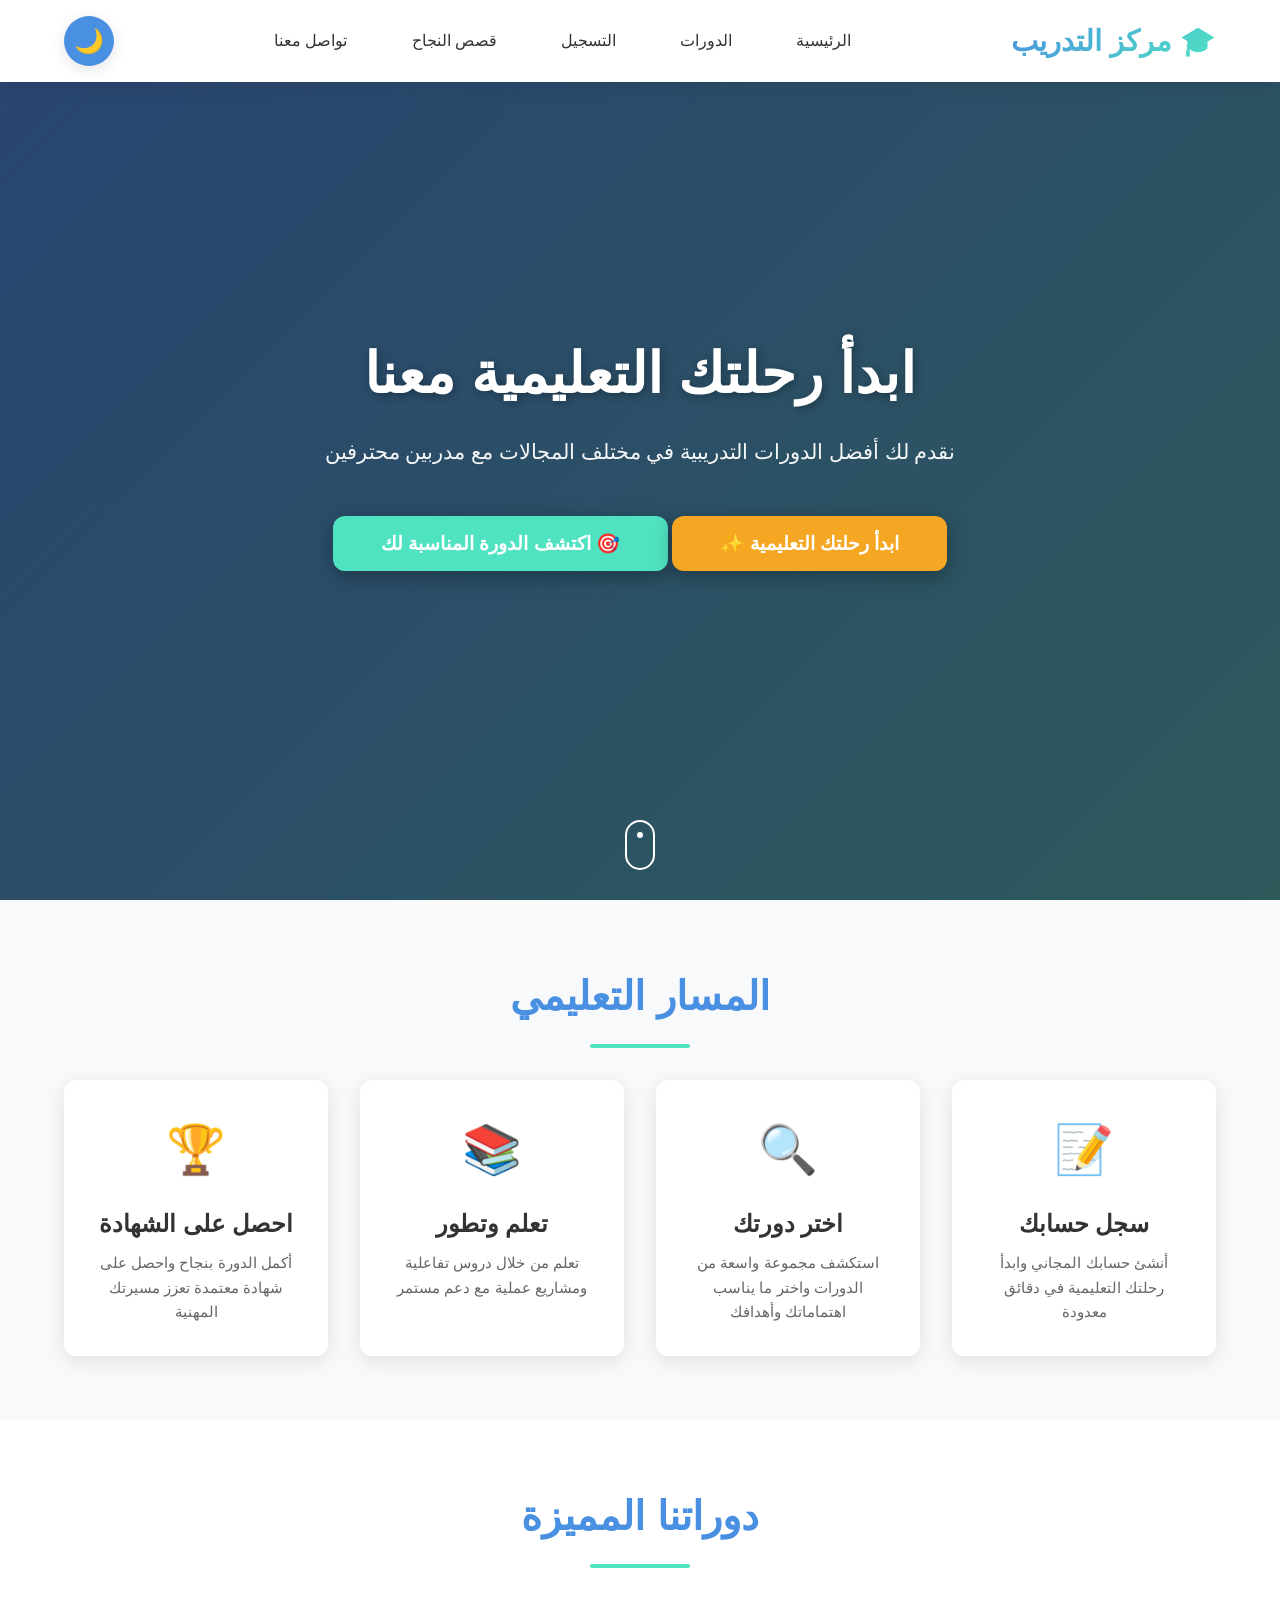
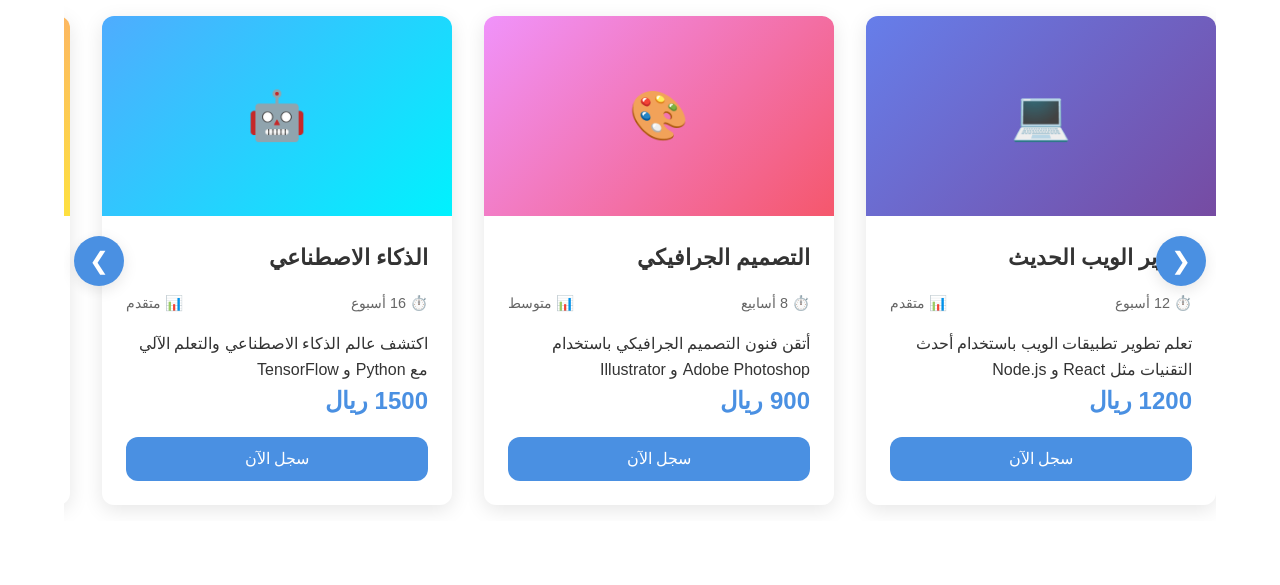
==== index.html @ 452591ec "إنشاء موقع مركز التدريب التفاعلي الكامل المميزات الرئيسية: - صفحة رئيسية تفاعلية مع Hero Section متح" ====
<!DOCTYPE html>
<html lang="ar" dir="rtl">
<head>
    <meta charset="UTF-8">
    <meta name="viewport" content="width=device-width, initial-scale=1.0">
    <title>مركز التدريب - ابدأ رحلتك التعليمية</title>
    <link rel="stylesheet" href="css/style.css">
</head>
<body>
    <!-- Navigation Bar -->
    <nav class="navbar">
        <div class="logo">🎓 مركز التدريب</div>
        <ul class="nav-links">
            <li><a href="index.html">الرئيسية</a></li>
            <li><a href="courses.html">الدورات</a></li>
            <li><a href="registration.html">التسجيل</a></li>
            <li><a href="success-stories.html">قصص النجاح</a></li>
            <li><a href="contact.html">تواصل معنا</a></li>
        </ul>
        <button class="theme-toggle" id="themeToggle" aria-label="تبديل الوضع">
            🌙
        </button>
    </nav>

    <!-- Hero Section -->
    <section class="hero">
        <div class="hero-background" style="background: linear-gradient(135deg, #667eea 0%, #764ba2 100%);"></div>
        <div class="hero-overlay"></div>
        <div class="hero-content">
            <h1>ابدأ رحلتك التعليمية معنا</h1>
            <p>نقدم لك أفضل الدورات التدريبية في مختلف المجالات مع مدربين محترفين</p>
            <button class="cta-button" onclick="scrollToSection('courses-section')">
                ابدأ رحلتك التعليمية ✨
            </button>
        </div>
        <div class="scroll-indicator">
            <span></span>
        </div>
    </section>

    <!-- Learning Path Section -->
    <section class="learning-path" id="learning-path">
        <h2 class="section-title">المسار التعليمي</h2>
        <div class="path-steps">
            <div class="path-step fade-in">
                <div class="icon">📝</div>
                <h3>سجل حسابك</h3>
                <p>أنشئ حسابك المجاني وابدأ رحلتك التعليمية في دقائق معدودة</p>
            </div>
            <div class="path-step fade-in">
                <div class="icon">🔍</div>
                <h3>اختر دورتك</h3>
                <p>استكشف مجموعة واسعة من الدورات واختر ما يناسب اهتماماتك وأهدافك</p>
            </div>
            <div class="path-step fade-in">
                <div class="icon">📚</div>
                <h3>تعلم وتطور</h3>
                <p>تعلم من خلال دروس تفاعلية ومشاريع عملية مع دعم مستمر</p>
            </div>
            <div class="path-step fade-in">
                <div class="icon">🏆</div>
                <h3>احصل على الشهادة</h3>
                <p>أكمل الدورة بنجاح واحصل على شهادة معتمدة تعزز مسيرتك المهنية</p>
            </div>
        </div>
    </section>

    <!-- Courses Carousel Section -->
    <section class="courses-section" id="courses-section">
        <h2 class="section-title">دوراتنا المميزة</h2>
        <div class="carousel-container">
            <button class="carousel-nav prev" onclick="moveCarousel(1)">❮</button>
            <div class="carousel" id="coursesCarousel">
                <!-- Course Card 1 -->
                <div class="course-card" onclick="showCourseDetails(1)">
                    <div style="height: 200px; background: linear-gradient(135deg, #667eea 0%, #764ba2 100%); display: flex; align-items: center; justify-content: center; color: white; font-size: 3rem;">
                        💻
                    </div>
                    <div class="course-content">
                        <h3>تطوير الويب الحديث</h3>
                        <div class="course-meta">
                            <span>⏱️ 12 أسبوع</span>
                            <span>📊 متقدم</span>
                        </div>
                        <p>تعلم تطوير تطبيقات الويب باستخدام أحدث التقنيات مثل React و Node.js</p>
                        <div class="course-price">1200 ريال</div>
                        <button class="enroll-btn">سجل الآن</button>
                    </div>
                </div>

                <!-- Course Card 2 -->
                <div class="course-card" onclick="showCourseDetails(2)">
                    <div style="height: 200px; background: linear-gradient(135deg, #f093fb 0%, #f5576c 100%); display: flex; align-items: center; justify-content: center; color: white; font-size: 3rem;">
                        🎨
                    </div>
                    <div class="course-content">
                        <h3>التصميم الجرافيكي</h3>
                        <div class="course-meta">
                            <span>⏱️ 8 أسابيع</span>
                            <span>📊 متوسط</span>
                        </div>
                        <p>أتقن فنون التصميم الجرافيكي باستخدام Adobe Photoshop و Illustrator</p>
                        <div class="course-price">900 ريال</div>
                        <button class="enroll-btn">سجل الآن</button>
                    </div>
                </div>

                <!-- Course Card 3 -->
                <div class="course-card" onclick="showCourseDetails(3)">
                    <div style="height: 200px; background: linear-gradient(135deg, #4facfe 0%, #00f2fe 100%); display: flex; align-items: center; justify-content: center; color: white; font-size: 3rem;">
                        🤖
                    </div>
                    <div class="course-content">
                        <h3>الذكاء الاصطناعي</h3>
                        <div class="course-meta">
                            <span>⏱️ 16 أسبوع</span>
                            <span>📊 متقدم</span>
                        </div>
                        <p>اكتشف عالم الذكاء الاصطناعي والتعلم الآلي مع Python و TensorFlow</p>
                        <div class="course-price">1500 ريال</div>
                        <button class="enroll-btn">سجل الآن</button>
                    </div>
                </div>

                <!-- Course Card 4 -->
                <div class="course-card" onclick="showCourseDetails(4)">
                    <div style="height: 200px; background: linear-gradient(135deg, #fa709a 0%, #fee140 100%); display: flex; align-items: center; justify-content: center; color: white; font-size: 3rem;">
                        📱
                    </div>
                    <div class="course-content">
                        <h3>تطوير تطبيقات الموبايل</h3>
                        <div class="course-meta">
                            <span>⏱️ 10 أسابيع</span>
                            <span>📊 متوسط</span>
                        </div>
                        <p>ابني تطبيقات موبايل احترافية باستخدام React Native و Flutter</p>
                        <div class="course-price">1100 ريال</div>
                        <button class="enroll-btn">سجل الآن</button>
                    </div>
                </div>

                <!-- Course Card 5 -->
                <div class="course-card" onclick="showCourseDetails(5)">
                    <div style="height: 200px; background: linear-gradient(135deg, #a8edea 0%, #fed6e3 100%); display: flex; align-items: center; justify-content: center; color: white; font-size: 3rem;">
                        📊
                    </div>
                    <div class="course-content">
                        <h3>تحليل البيانات</h3>
                        <div class="course-meta">
                            <span>⏱️ 8 أسابيع</span>
                            <span>📊 مبتدئ</span>
                        </div>
                        <p>تعلم تحليل البيانات وإنشاء تقارير تفاعلية باستخدام Excel و Power BI</p>
                        <div class="course-price">800 ريال</div>
                        <button class="enroll-btn">سجل الآن</button>
                    </div>
                </div>

                <!-- Course Card 6 -->
                <div class="course-card" onclick="showCourseDetails(6)">
                    <div style="height: 200px; background: linear-gradient(135deg, #ff9a9e 0%, #fecfef 100%); display: flex; align-items: center; justify-content: center; color: white; font-size: 3rem;">
                        🌐
                    </div>
                    <div class="course-content">
                        <h3>التسويق الرقمي</h3>
                        <div class="course-meta">
                            <span>⏱️ 6 أسابيع</span>
                            <span>📊 مبتدئ</span>
                        </div>
                        <p>أتقن استراتيجيات التسويق الرقمي ووسائل التواصل الاجتماعي</p>
                        <div class="course-price">700 ريال</div>
                        <button class="enroll-btn">سجل الآن</button>
                    </div>
                </div>
            </div>
            <button class="carousel-nav next" onclick="moveCarousel(-1)">❯</button>
        </div>
    </section>

    <!-- Mini Quiz Section -->
    <section class="learning-path" id="quiz-section" style="display: none;">
        <h2 class="section-title">اكتشف الدورة المناسبة لك</h2>
        <div class="quiz-container">
            <div class="quiz-question" id="quizQuestion">
                <h3>ما هو مجال اهتمامك الرئيسي؟</h3>
                <div class="quiz-options">
                    <button class="quiz-option" onclick="handleQuizAnswer('web')">
                        💻 تطوير الويب
                    </button>
                    <button class="quiz-option" onclick="handleQuizAnswer('design')">
                        🎨 التصميم
                    </button>
                    <button class="quiz-option" onclick="handleQuizAnswer('ai')">
                        🤖 الذكاء الاصطناعي
                    </button>
                    <button class="quiz-option" onclick="handleQuizAnswer('mobile')">
                        📱 تطبيقات الموبايل
                    </button>
                    <button class="quiz-option" onclick="handleQuizAnswer('data')">
                        📊 تحليل البيانات
                    </button>
                    <button class="quiz-option" onclick="handleQuizAnswer('marketing')">
                        🌐 التسويق الرقمي
                    </button>
                </div>
            </div>
        </div>
    </section>

    <!-- Live Notification -->
    <div class="live-notification" id="liveNotification">
        <div class="notification-icon">🎉</div>
        <div class="notification-content">
            <p><strong id="studentName">أحمد محمد</strong></p>
            <p>انضم للتو إلى دورة <span id="courseName">تطوير الويب</span></p>
        </div>
    </div>

    <!-- Course Details Modal -->
    <div class="modal" id="courseModal">
        <div class="modal-content">
            <button class="close-modal" onclick="closeModal()">✕</button>
            <div id="courseDetails">
                <!-- Course details will be loaded here -->
            </div>
        </div>
    </div>

    <script src="js/script.js"></script>
</body>
</html>
---- css/style.css ----
/* ==========================================
   متغيرات الألوان - Light & Dark Mode
   ========================================== */
:root {
    /* Light Mode Colors */
    --primary-color: #4A90E2;
    --secondary-color: #50E3C2;
    --accent-color: #F5A623;
    --bg-color: #FFFFFF;
    --bg-secondary: #F8F9FA;
    --text-color: #333333;
    --text-secondary: #666666;
    --card-bg: #FFFFFF;
    --shadow: rgba(0, 0, 0, 0.1);
    --overlay: rgba(0, 0, 0, 0.5);

    /* Spacing & Sizing */
    --spacing-xs: 0.5rem;
    --spacing-sm: 1rem;
    --spacing-md: 2rem;
    --spacing-lg: 4rem;
    --border-radius: 12px;
    --transition: all 0.3s ease;
}

[data-theme="dark"] {
    /* Dark Mode Colors */
    --primary-color: #5BA3FF;
    --secondary-color: #64EDD2;
    --accent-color: #FFB84D;
    --bg-color: #1A1A2E;
    --bg-secondary: #16213E;
    --text-color: #EAEAEA;
    --text-secondary: #B0B0B0;
    --card-bg: #0F3460;
    --shadow: rgba(0, 0, 0, 0.3);
    --overlay: rgba(0, 0, 0, 0.7);
}

/* ==========================================
   تنسيقات عامة
   ========================================== */
* {
    margin: 0;
    padding: 0;
    box-sizing: border-box;
}

body {
    font-family: 'Segoe UI', Tahoma, Geneva, Verdana, sans-serif;
    background-color: var(--bg-color);
    color: var(--text-color);
    line-height: 1.6;
    direction: rtl;
    text-align: right;
    overflow-x: hidden;
    transition: var(--transition);
}

html {
    scroll-behavior: smooth;
}

a {
    text-decoration: none;
    color: inherit;
}

img {
    max-width: 100%;
    height: auto;
}

/* ==========================================
   Navigation Bar
   ========================================== */
.navbar {
    position: fixed;
    top: 0;
    width: 100%;
    background: var(--card-bg);
    box-shadow: 0 2px 20px var(--shadow);
    padding: 1rem 5%;
    display: flex;
    justify-content: space-between;
    align-items: center;
    z-index: 1000;
    transition: var(--transition);
}

.navbar.scrolled {
    padding: 0.5rem 5%;
    background: var(--bg-secondary);
}

.logo {
    font-size: 1.8rem;
    font-weight: bold;
    background: linear-gradient(135deg, var(--primary-color), var(--secondary-color));
    -webkit-background-clip: text;
    -webkit-text-fill-color: transparent;
    background-clip: text;
}

.nav-links {
    display: flex;
    gap: 2rem;
    list-style: none;
}

.nav-links a {
    position: relative;
    padding: 0.5rem 1rem;
    transition: var(--transition);
}

.nav-links a::after {
    content: '';
    position: absolute;
    bottom: 0;
    right: 50%;
    width: 0;
    height: 2px;
    background: var(--primary-color);
    transition: var(--transition);
}

.nav-links a:hover::after {
    width: 100%;
    right: 0;
}

.theme-toggle {
    background: var(--primary-color);
    border: none;
    color: white;
    width: 50px;
    height: 50px;
    border-radius: 50%;
    cursor: pointer;
    font-size: 1.5rem;
    transition: var(--transition);
    box-shadow: 0 4px 15px var(--shadow);
}

.theme-toggle:hover {
    transform: rotate(180deg) scale(1.1);
}

/* ==========================================
   Hero Section
   ========================================== */
.hero {
    position: relative;
    height: 100vh;
    display: flex;
    align-items: center;
    justify-content: center;
    overflow: hidden;
    background: linear-gradient(135deg, var(--primary-color), var(--secondary-color));
}

.hero-background {
    position: absolute;
    top: 0;
    left: 0;
    width: 100%;
    height: 100%;
    object-fit: cover;
    opacity: 0.3;
    animation: zoomInOut 20s infinite alternate;
}

@keyframes zoomInOut {
    0% { transform: scale(1); }
    100% { transform: scale(1.1); }
}

.hero-overlay {
    position: absolute;
    top: 0;
    left: 0;
    width: 100%;
    height: 100%;
    background: var(--overlay);
}

.hero-content {
    position: relative;
    z-index: 2;
    text-align: center;
    color: white;
    max-width: 800px;
    padding: 2rem;
    animation: fadeInUp 1s ease;
}

@keyframes fadeInUp {
    from {
        opacity: 0;
        transform: translateY(30px);
    }
    to {
        opacity: 1;
        transform: translateY(0);
    }
}

.hero-content h1 {
    font-size: 3.5rem;
    margin-bottom: 1rem;
    text-shadow: 2px 2px 10px rgba(0, 0, 0, 0.3);
}

.hero-content p {
    font-size: 1.3rem;
    margin-bottom: 2rem;
    opacity: 0.95;
}

.cta-button {
    display: inline-block;
    padding: 1rem 3rem;
    background: var(--accent-color);
    color: white;
    border-radius: var(--border-radius);
    font-size: 1.2rem;
    font-weight: bold;
    transition: var(--transition);
    box-shadow: 0 5px 20px rgba(0, 0, 0, 0.3);
    cursor: pointer;
    border: none;
}

.cta-button:hover {
    transform: translateY(-5px);
    box-shadow: 0 10px 30px rgba(0, 0, 0, 0.4);
}

/* Scroll Indicator */
.scroll-indicator {
    position: absolute;
    bottom: 30px;
    left: 50%;
    transform: translateX(-50%);
    animation: bounce 2s infinite;
}

@keyframes bounce {
    0%, 20%, 50%, 80%, 100% {
        transform: translateX(-50%) translateY(0);
    }
    40% {
        transform: translateX(-50%) translateY(-10px);
    }
    60% {
        transform: translateX(-50%) translateY(-5px);
    }
}

.scroll-indicator span {
    display: block;
    width: 30px;
    height: 50px;
    border: 2px solid white;
    border-radius: 25px;
    position: relative;
}

.scroll-indicator span::before {
    content: '';
    position: absolute;
    top: 10px;
    left: 50%;
    width: 6px;
    height: 6px;
    background: white;
    border-radius: 50%;
    transform: translateX(-50%);
    animation: scroll 2s infinite;
}

@keyframes scroll {
    0% {
        opacity: 1;
        top: 10px;
    }
    100% {
        opacity: 0;
        top: 30px;
    }
}

/* ==========================================
   Learning Path Section
   ========================================== */
.learning-path {
    padding: var(--spacing-lg) 5%;
    background: var(--bg-secondary);
}

.section-title {
    text-align: center;
    font-size: 2.5rem;
    margin-bottom: var(--spacing-md);
    color: var(--primary-color);
    position: relative;
}

.section-title::after {
    content: '';
    display: block;
    width: 100px;
    height: 4px;
    background: var(--secondary-color);
    margin: 1rem auto;
    border-radius: 2px;
}

.path-steps {
    display: grid;
    grid-template-columns: repeat(auto-fit, minmax(250px, 1fr));
    gap: 2rem;
    margin-top: var(--spacing-md);
}

.path-step {
    background: var(--card-bg);
    padding: 2rem;
    border-radius: var(--border-radius);
    text-align: center;
    box-shadow: 0 5px 20px var(--shadow);
    transition: var(--transition);
    opacity: 0;
    transform: translateY(30px);
}

.path-step.animate {
    animation: fadeInUp 0.6s ease forwards;
}

.path-step:hover {
    transform: translateY(-10px);
    box-shadow: 0 10px 30px var(--shadow);
}

.path-step .icon {
    font-size: 3rem;
    color: var(--primary-color);
    margin-bottom: 1rem;
}

.path-step h3 {
    font-size: 1.5rem;
    margin-bottom: 0.5rem;
    color: var(--text-color);
}

.path-step p {
    color: var(--text-secondary);
    font-size: 0.95rem;
}

/* ==========================================
   Courses Carousel
   ========================================== */
.courses-section {
    padding: var(--spacing-lg) 5%;
    background: var(--bg-color);
}

.carousel-container {
    position: relative;
    overflow: hidden;
    margin-top: var(--spacing-md);
}

.carousel {
    display: flex;
    gap: 2rem;
    transition: transform 0.5s ease;
    padding: 1rem 0;
}

.course-card {
    min-width: 350px;
    background: var(--card-bg);
    border-radius: var(--border-radius);
    overflow: hidden;
    box-shadow: 0 5px 20px var(--shadow);
    transition: var(--transition);
    cursor: pointer;
}

.course-card:hover {
    transform: translateY(-10px) scale(1.02);
    box-shadow: 0 15px 40px var(--shadow);
}

.course-image {
    width: 100%;
    height: 200px;
    object-fit: cover;
    transition: var(--transition);
}

.course-card:hover .course-image {
    transform: scale(1.1);
}

.course-content {
    padding: 1.5rem;
}

.course-content h3 {
    font-size: 1.4rem;
    margin-bottom: 0.5rem;
    color: var(--text-color);
}

.course-meta {
    display: flex;
    justify-content: space-between;
    margin: 1rem 0;
    color: var(--text-secondary);
    font-size: 0.9rem;
}

.course-meta span {
    display: flex;
    align-items: center;
    gap: 0.3rem;
}

.course-price {
    font-size: 1.5rem;
    color: var(--primary-color);
    font-weight: bold;
    margin-bottom: 1rem;
}

.enroll-btn {
    width: 100%;
    padding: 0.8rem;
    background: var(--primary-color);
    color: white;
    border: none;
    border-radius: var(--border-radius);
    font-size: 1rem;
    cursor: pointer;
    transition: var(--transition);
}

.enroll-btn:hover {
    background: var(--secondary-color);
    transform: translateY(-2px);
}

.carousel-nav {
    position: absolute;
    top: 50%;
    transform: translateY(-50%);
    background: var(--primary-color);
    color: white;
    border: none;
    width: 50px;
    height: 50px;
    border-radius: 50%;
    font-size: 1.5rem;
    cursor: pointer;
    transition: var(--transition);
    box-shadow: 0 4px 15px var(--shadow);
}

.carousel-nav:hover {
    background: var(--secondary-color);
    transform: translateY(-50%) scale(1.1);
}

.carousel-nav.prev {
    right: 10px;
}

.carousel-nav.next {
    left: 10px;
}

/* ==========================================
   Live Notifications
   ========================================== */
.live-notification {
    position: fixed;
    bottom: 30px;
    right: 30px;
    background: var(--card-bg);
    padding: 1rem 1.5rem;
    border-radius: var(--border-radius);
    box-shadow: 0 5px 20px var(--shadow);
    display: flex;
    align-items: center;
    gap: 1rem;
    z-index: 999;
    transform: translateX(400px);
    transition: var(--transition);
}

.live-notification.show {
    transform: translateX(0);
}

.notification-icon {
    width: 40px;
    height: 40px;
    border-radius: 50%;
    background: var(--primary-color);
    display: flex;
    align-items: center;
    justify-content: center;
    color: white;
    font-size: 1.2rem;
}

.notification-content p {
    margin: 0;
    font-size: 0.9rem;
}

.notification-content strong {
    color: var(--primary-color);
}

/* ==========================================
   Modal/Popup
   ========================================== */
.modal {
    display: none;
    position: fixed;
    top: 0;
    left: 0;
    width: 100%;
    height: 100%;
    background: var(--overlay);
    z-index: 2000;
    align-items: center;
    justify-content: center;
    animation: fadeIn 0.3s ease;
}

.modal.active {
    display: flex;
}

@keyframes fadeIn {
    from { opacity: 0; }
    to { opacity: 1; }
}

.modal-content {
    background: var(--card-bg);
    padding: 2rem;
    border-radius: var(--border-radius);
    max-width: 600px;
    width: 90%;
    max-height: 80vh;
    overflow-y: auto;
    position: relative;
    animation: slideUp 0.3s ease;
}

@keyframes slideUp {
    from {
        transform: translateY(50px);
        opacity: 0;
    }
    to {
        transform: translateY(0);
        opacity: 1;
    }
}

.close-modal {
    position: absolute;
    top: 1rem;
    left: 1rem;
    background: var(--accent-color);
    color: white;
    border: none;
    width: 35px;
    height: 35px;
    border-radius: 50%;
    cursor: pointer;
    font-size: 1.2rem;
    transition: var(--transition);
}

.close-modal:hover {
    transform: rotate(90deg);
    background: #e74c3c;
}

/* ==========================================
   Responsive Design
   ========================================== */
@media (max-width: 768px) {
    .hero-content h1 {
        font-size: 2rem;
    }

    .hero-content p {
        font-size: 1rem;
    }

    .nav-links {
        display: none;
    }

    .path-steps {
        grid-template-columns: 1fr;
    }

    .course-card {
        min-width: 280px;
    }

    .section-title {
        font-size: 1.8rem;
    }
}

/* ==========================================
   Scroll Animations
   ========================================== */
.fade-in {
    opacity: 0;
    transform: translateY(30px);
    transition: opacity 0.6s ease, transform 0.6s ease;
}

.fade-in.visible {
    opacity: 1;
    transform: translateY(0);
}

.slide-in-left {
    opacity: 0;
    transform: translateX(-50px);
    transition: opacity 0.6s ease, transform 0.6s ease;
}

.slide-in-left.visible {
    opacity: 1;
    transform: translateX(0);
}

.slide-in-right {
    opacity: 0;
    transform: translateX(50px);
    transition: opacity 0.6s ease, transform 0.6s ease;
}

.slide-in-right.visible {
    opacity: 1;
    transform: translateX(0);
}
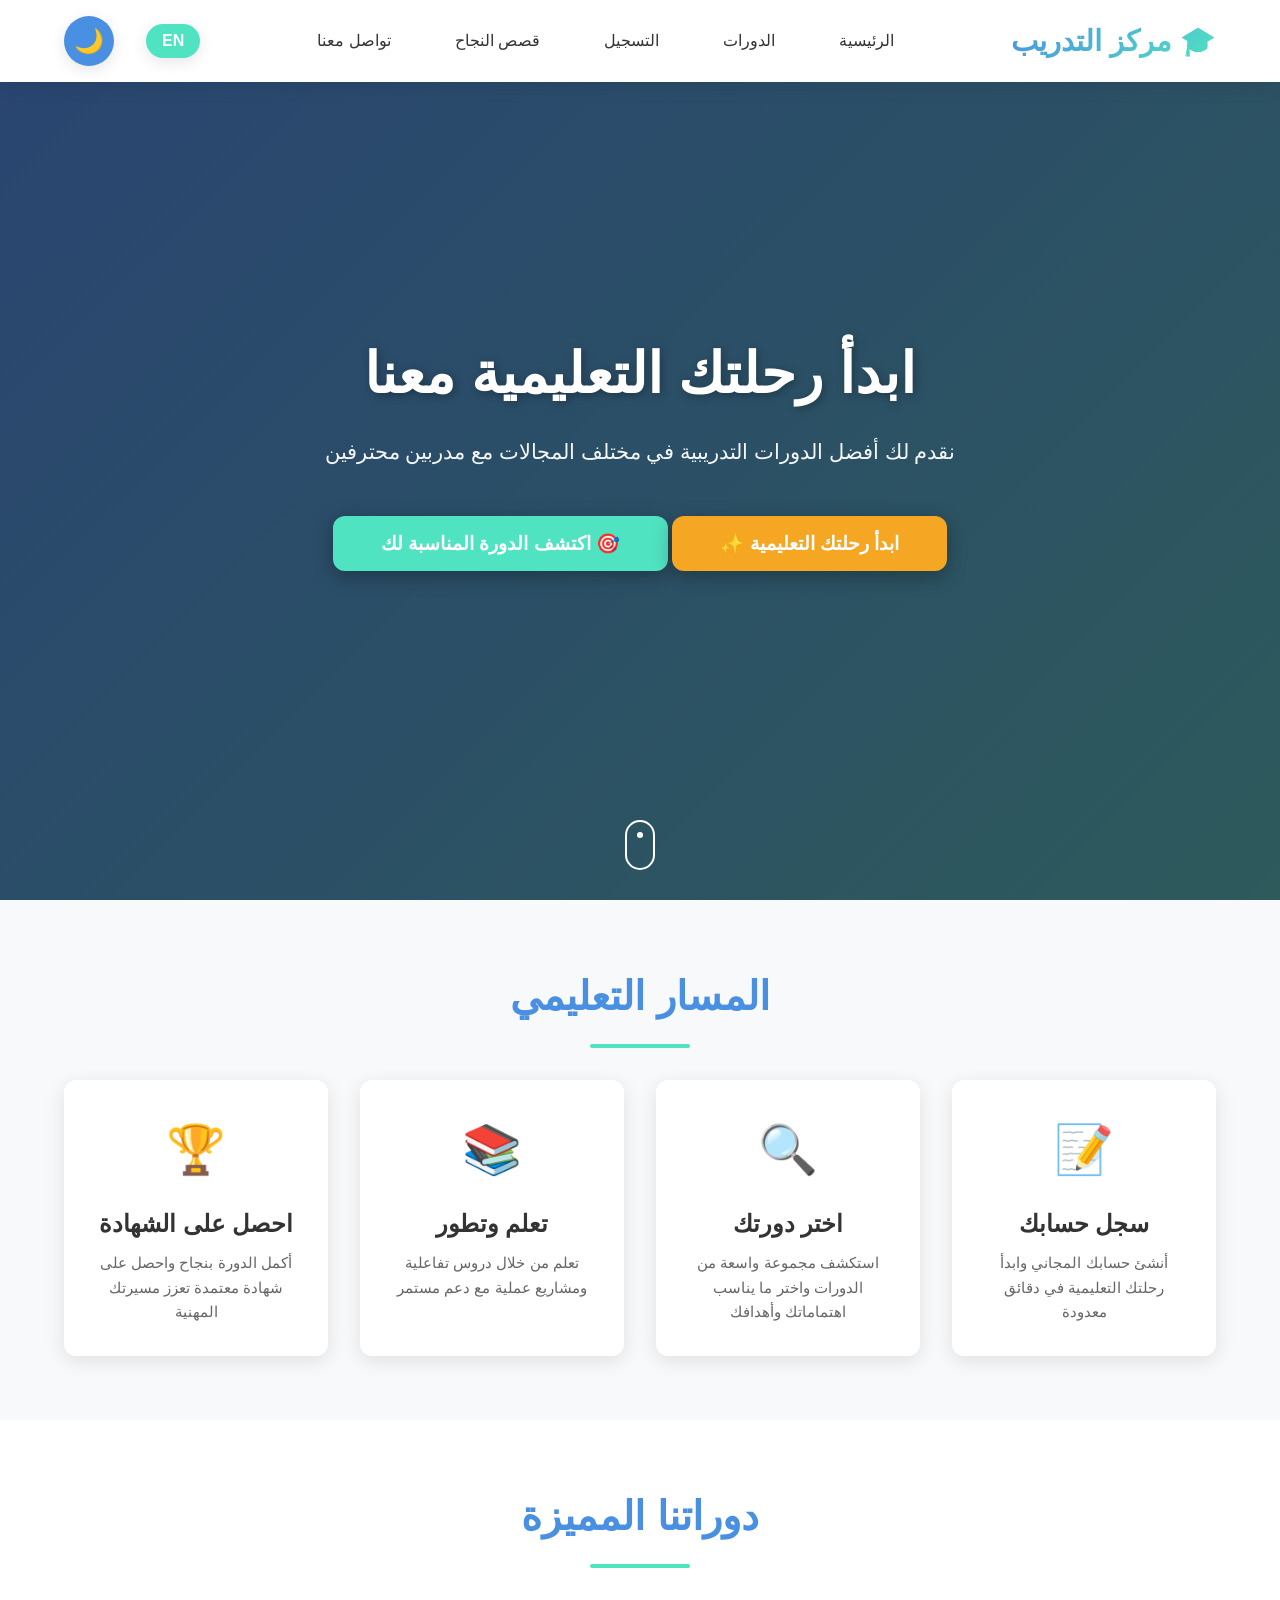
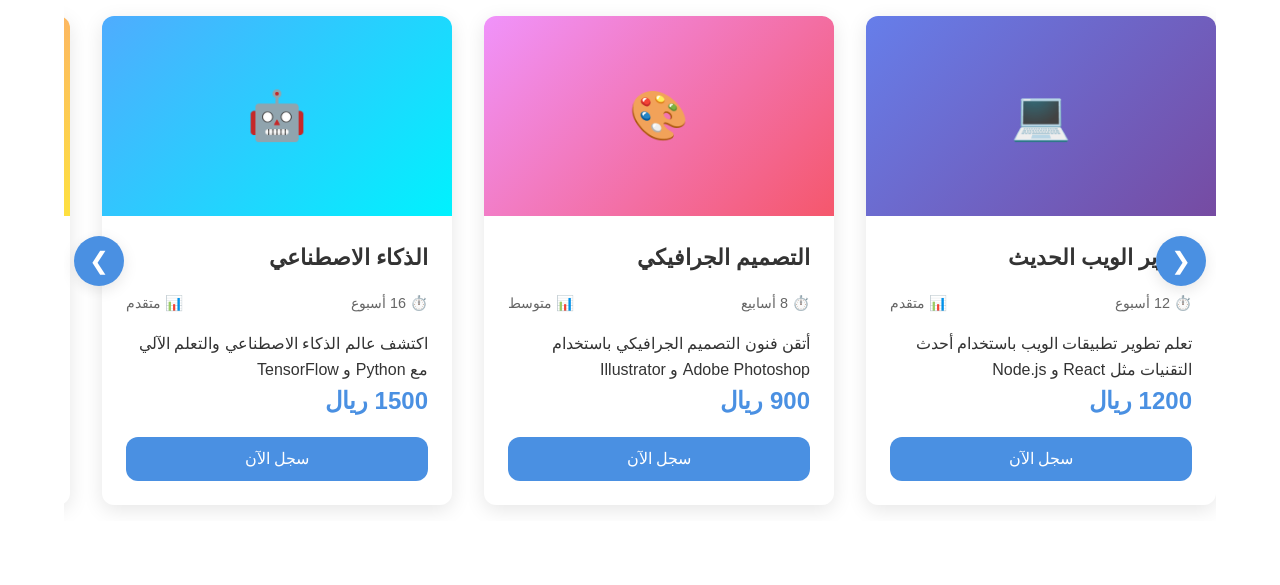
==== commit b39f11ea: "إضافة دعم اللغتين العربية والإنجليزية المميزات الجديدة: - نظام ترجمة شامل يدعم العربية والإنجليزية -" ====
--- a/index.html
+++ b/index.html
@@ -226,6 +226,8 @@
         </div>
     </div>
 
+    <script src="js/translations.js"></script>
+    <script src="js/language-handler.js"></script>
     <script src="js/script.js"></script>
 </body>
 </html>
--- a/css/style.css
+++ b/css/style.css
@@ -147,6 +147,37 @@
     transform: rotate(180deg) scale(1.1);
 }
 
+/* Language Toggle */
+.language-toggle {
+    background: var(--secondary-color);
+    border: none;
+    color: white;
+    padding: 0.5rem 1rem;
+    border-radius: 25px;
+    cursor: pointer;
+    font-size: 1rem;
+    font-weight: bold;
+    transition: var(--transition);
+    box-shadow: 0 4px 15px var(--shadow);
+    margin-left: 1rem;
+}
+
+[dir="ltr"] .language-toggle {
+    margin-left: 0;
+    margin-right: 1rem;
+}
+
+.language-toggle:hover {
+    transform: scale(1.1);
+    background: var(--primary-color);
+}
+
+.nav-controls {
+    display: flex;
+    align-items: center;
+    gap: 1rem;
+}
+
 /* ==========================================
    Hero Section
    ========================================== */
